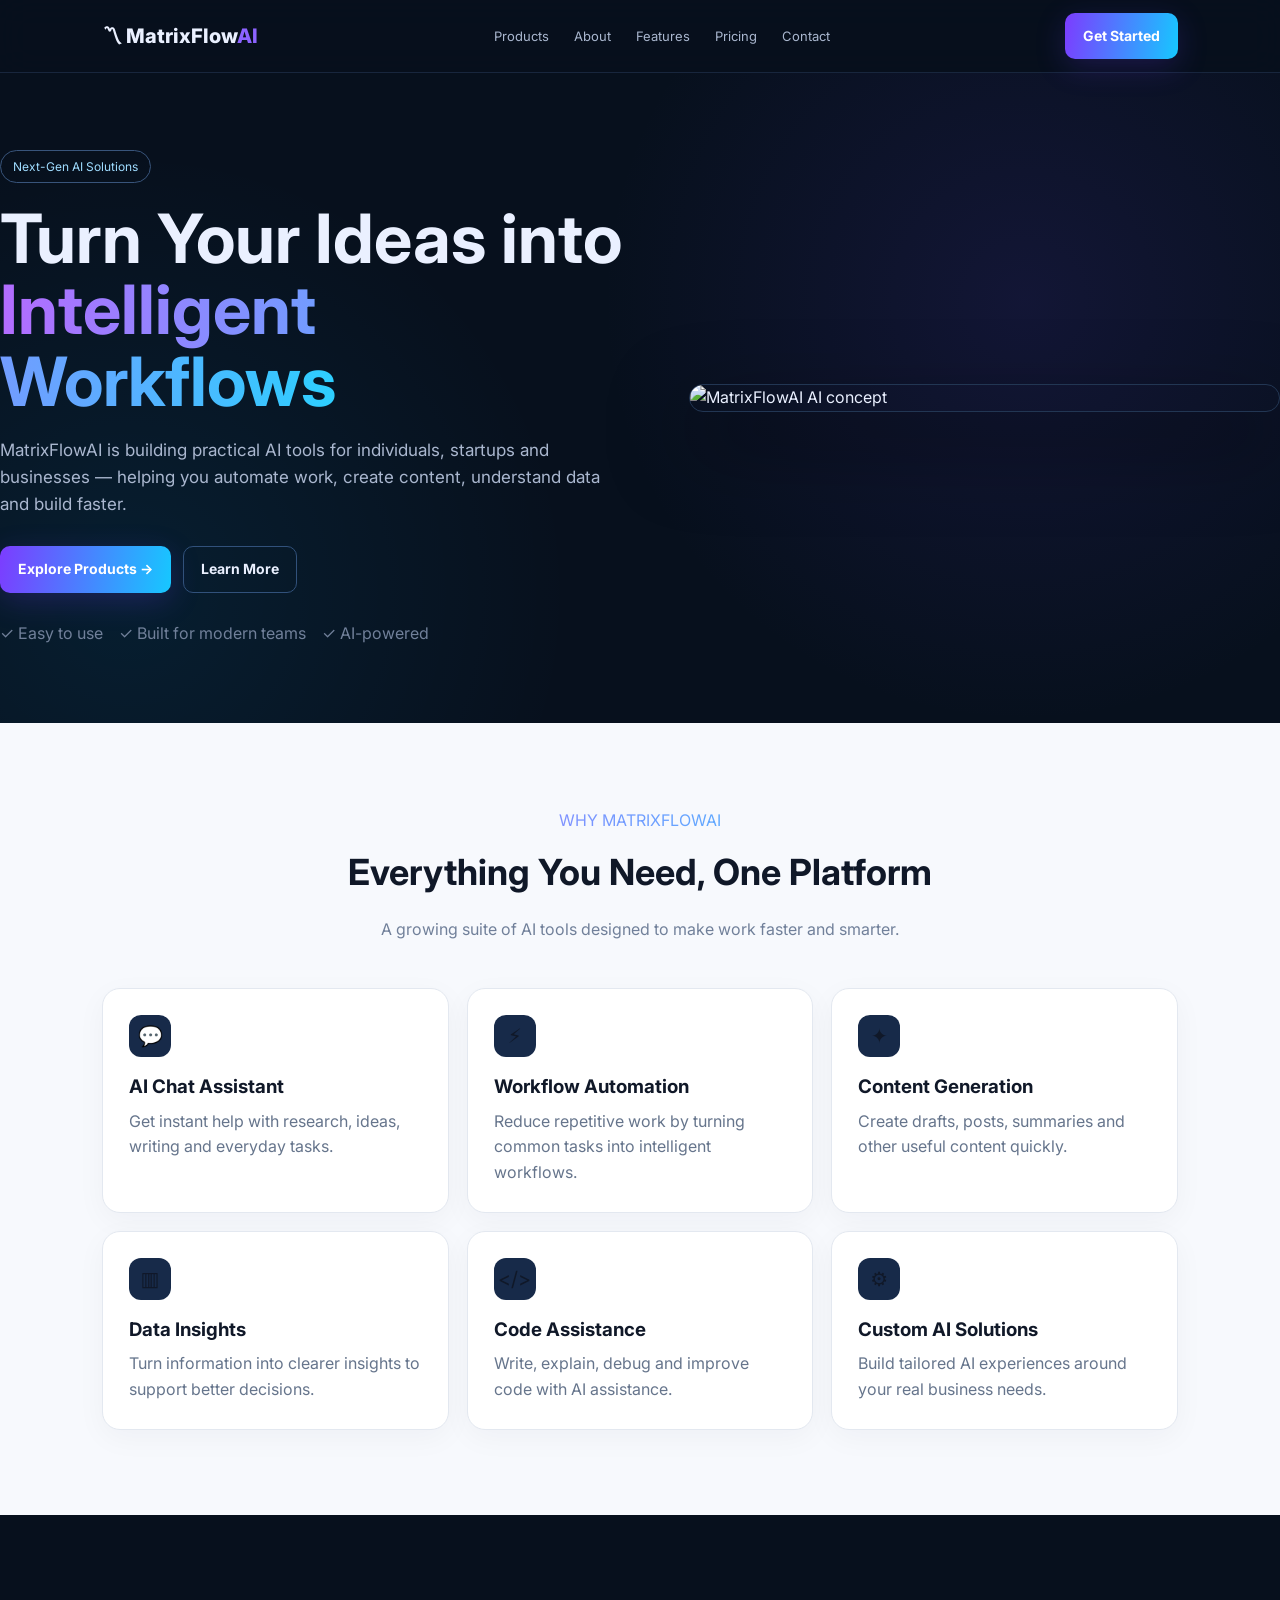
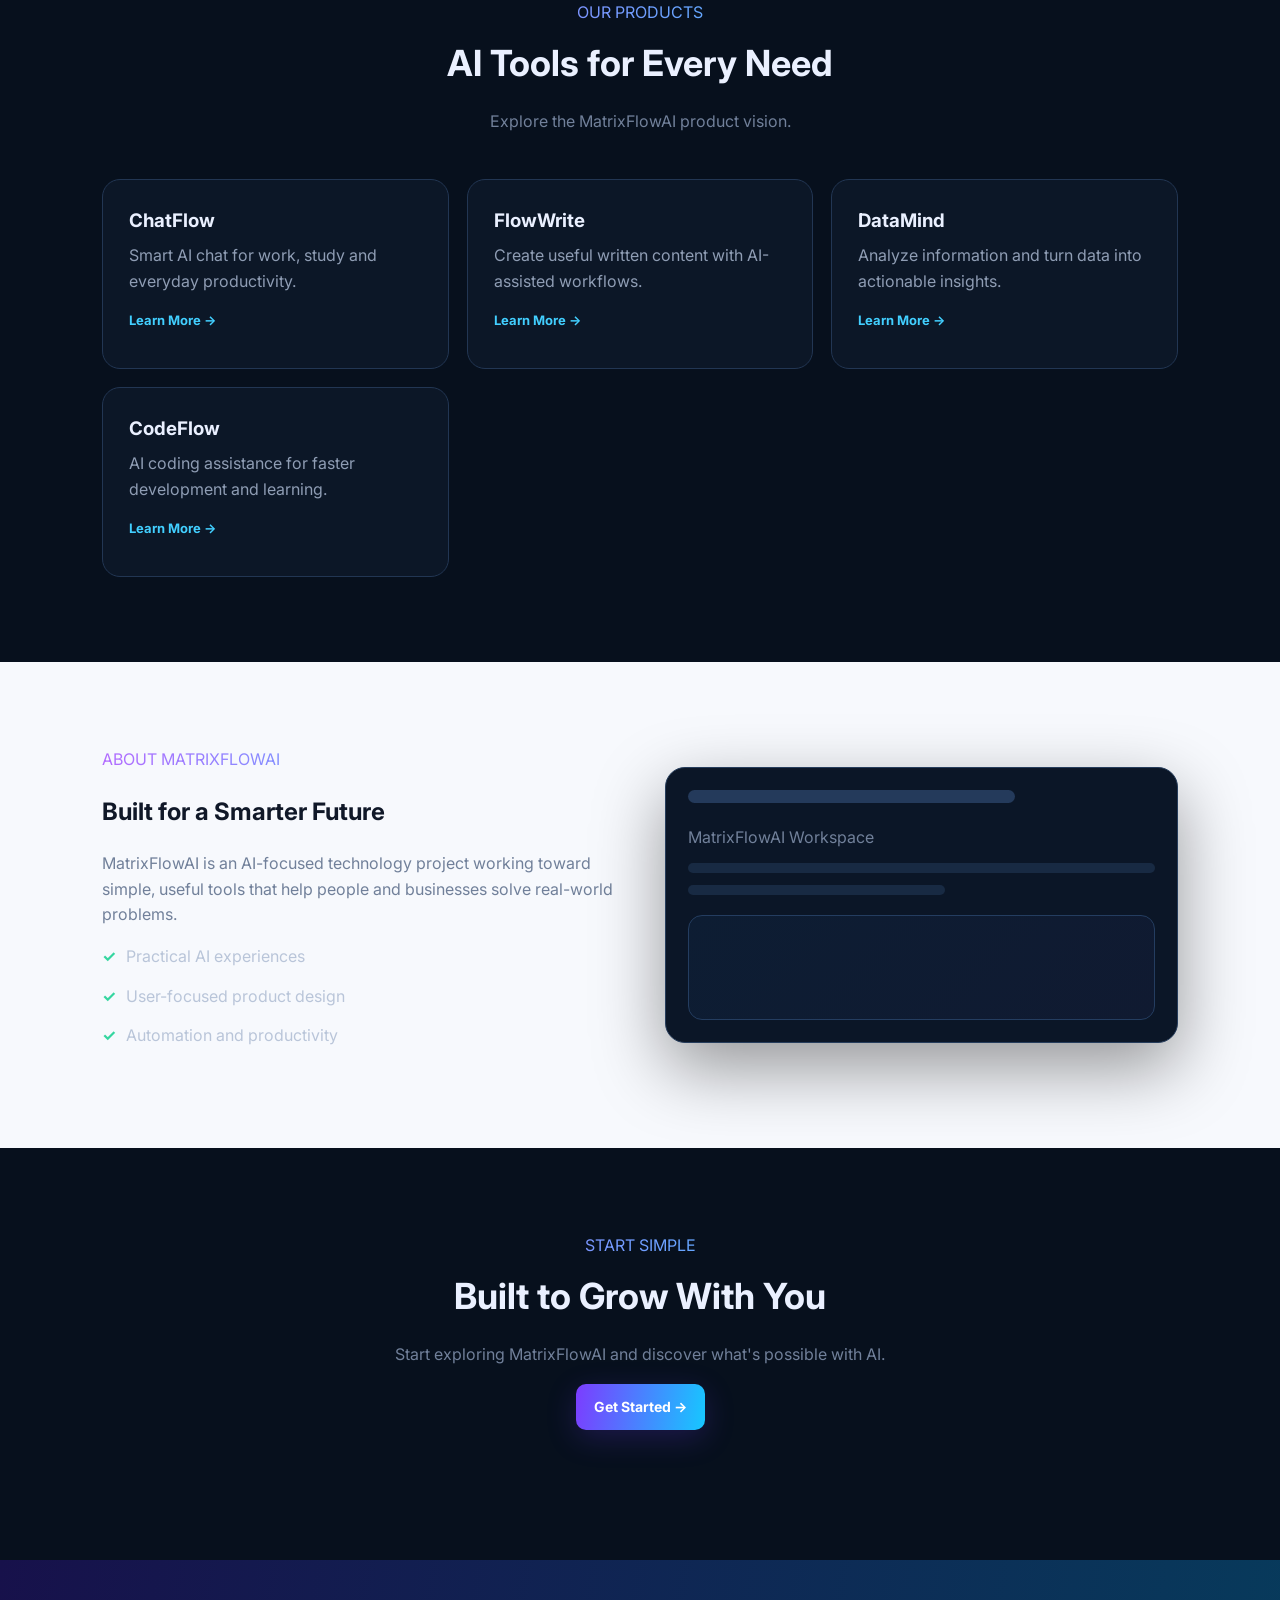
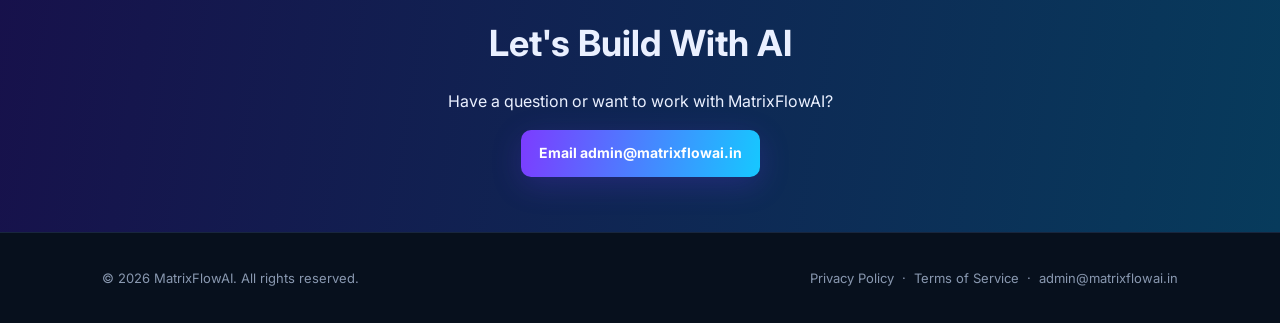
==== index.html @ 2a38c22b "Add files via upload" ====
<!doctype html>
<html lang="en">
<head>
  <meta charset="utf-8">
  <meta name="viewport" content="width=device-width,initial-scale=1">
  <title>MatrixFlowAI — Intelligent AI Workflows</title>
  <meta name="description" content="MatrixFlowAI builds practical AI tools for smarter workflows, automation, content, data and code.">
  <link rel="preconnect" href="https://fonts.googleapis.com">
  <link rel="preconnect" href="https://fonts.gstatic.com" crossorigin>
  <link href="https://fonts.googleapis.com/css2?family=Inter:wght@400;500;600;700;800&display=swap" rel="stylesheet">
  <style>
    *{box-sizing:border-box}html{scroll-behavior:smooth}body{margin:0;font-family:Inter,system-ui,sans-serif;color:#eaf0ff;background:#07101d;line-height:1.6}
    a{text-decoration:none;color:inherit}.wrap{max-width:1120px;margin:auto;padding:0 22px}
    header{position:sticky;top:0;z-index:20;background:rgba(7,16,29,.86);backdrop-filter:blur(16px);border-bottom:1px solid #18263d}
    nav{height:72px;display:flex;align-items:center;justify-content:space-between}.brand{font-size:20px;font-weight:800}.brand span{color:#8c63ff}
    .links{display:flex;gap:25px;font-size:13px;color:#aab7cf}.links a:hover{color:#fff}
    .btn{display:inline-flex;padding:12px 18px;border-radius:10px;font-weight:700;font-size:14px;background:linear-gradient(100deg,#7c3cff,#16c8ff);color:#fff;box-shadow:0 8px 30px #713bff35}
    .hero{min-height:650px;display:grid;grid-template-columns:1.05fr .95fr;align-items:center;gap:35px;padding:75px 0;background:radial-gradient(circle at 80% 35%,#4730a52e,transparent 38%),radial-gradient(circle at 10% 80%,#00b7ff16,transparent 35%)}
    .eyebrow{display:inline-block;border:1px solid #38547b;border-radius:999px;padding:6px 12px;color:#9fdcff;font-size:12px}
    h1{font-size:clamp(42px,6vw,68px);line-height:1.05;margin:20px 0}.grad{background:linear-gradient(90deg,#b36cff,#2dcfff);-webkit-background-clip:text;background-clip:text;color:transparent}
    .hero p{color:#aab7cf;max-width:600px;font-size:17px}.actions{display:flex;gap:12px;flex-wrap:wrap;margin:28px 0}.ghost{padding:11px 17px;border:1px solid #31517b;border-radius:10px;font-weight:700;font-size:14px}
    .hero-art{border:1px solid #223653;border-radius:28px;overflow:hidden;box-shadow:0 30px 80px #0008}.hero-art img{width:100%;display:block}
    section{padding:85px 0}.light{background:#f7f9fd;color:#101828}.section-title{text-align:center;max-width:700px;margin:0 auto 45px}.section-title h2{font-size:36px;margin:10px 0}.muted{color:#71809a}
    .grid{display:grid;grid-template-columns:repeat(3,1fr);gap:18px}.card{padding:26px;border:1px solid #223653;border-radius:18px;background:#0c1727}.light .card{background:#fff;border-color:#e3e8f0;box-shadow:0 8px 30px #16213a0a}
    .icon{width:42px;height:42px;display:grid;place-items:center;border-radius:12px;background:#172a49;margin-bottom:15px;font-size:20px}.card h3{margin:0 0 7px}.card p{color:#8f9db4;margin:0}
    .light .card p{color:#66758c}.product{min-height:190px}.product a{display:inline-block;margin-top:15px;color:#42cfff;font-weight:700;font-size:13px}
    .about{display:grid;grid-template-columns:1fr 1fr;gap:50px;align-items:center}.check{display:flex;gap:10px;margin:14px 0;color:#b9c5d9}.check b{color:#35d6a0}.panel{border:1px solid #263d5c;border-radius:20px;padding:22px;background:#0b1627;box-shadow:0 25px 70px #0006}.panel-top{height:13px;width:70%;border-radius:99px;background:#243a5b;margin-bottom:22px}.fake-line{height:10px;background:#182a43;border-radius:99px;margin:12px 0}.fake-box{height:105px;border:1px solid #243d60;border-radius:14px;margin-top:20px;background:linear-gradient(135deg,#0d1d33,#101a31)}
    .cta{padding:55px 0;background:linear-gradient(100deg,#17114b,#073b5c);text-align:center}.cta h2{font-size:36px;margin:0 0 10px}
    footer{border-top:1px solid #18263d;padding:35px 0;color:#8998b0;font-size:13px}.foot{display:flex;justify-content:space-between;gap:20px;flex-wrap:wrap}
    @media(max-width:800px){.links{display:none}.hero,.about{grid-template-columns:1fr}.hero{padding:55px 0}.grid{grid-template-columns:1fr}.hero-art{order:-1}h1{font-size:46px}}
  </style>
</head>
<body>
<header><div class="wrap"><nav>
  <a class="brand" href="#">〽 MatrixFlow<span>AI</span></a>
  <div class="links"><a href="#products">Products</a><a href="#about">About</a><a href="#features">Features</a><a href="#pricing">Pricing</a><a href="#contact">Contact</a></div>
  <a class="btn" href="#contact">Get Started</a>
</nav></div></header>

<main>
<section class="hero"><div class="wrap" style="display:contents">
  <div><span class="eyebrow">Next-Gen AI Solutions</span>
    <h1>Turn Your Ideas into <span class="grad">Intelligent Workflows</span></h1>
    <p>MatrixFlowAI is building practical AI tools for individuals, startups and businesses — helping you automate work, create content, understand data and build faster.</p>
    <div class="actions"><a class="btn" href="#products">Explore Products →</a><a class="ghost" href="#about">Learn More</a></div>
    <div class="muted">✓ Easy to use &nbsp;&nbsp; ✓ Built for modern teams &nbsp;&nbsp; ✓ AI-powered</div>
  </div>
  <div class="hero-art"><img src="assets/hero.png" alt="MatrixFlowAI AI concept"></div>
</div></section>

<section id="features" class="light"><div class="wrap">
  <div class="section-title"><div class="grad">WHY MATRIXFLOWAI</div><h2>Everything You Need, One Platform</h2><p class="muted">A growing suite of AI tools designed to make work faster and smarter.</p></div>
  <div class="grid">
    <div class="card"><div class="icon">💬</div><h3>AI Chat Assistant</h3><p>Get instant help with research, ideas, writing and everyday tasks.</p></div>
    <div class="card"><div class="icon">⚡</div><h3>Workflow Automation</h3><p>Reduce repetitive work by turning common tasks into intelligent workflows.</p></div>
    <div class="card"><div class="icon">✦</div><h3>Content Generation</h3><p>Create drafts, posts, summaries and other useful content quickly.</p></div>
    <div class="card"><div class="icon">▥</div><h3>Data Insights</h3><p>Turn information into clearer insights to support better decisions.</p></div>
    <div class="card"><div class="icon">&lt;/&gt;</div><h3>Code Assistance</h3><p>Write, explain, debug and improve code with AI assistance.</p></div>
    <div class="card"><div class="icon">⚙</div><h3>Custom AI Solutions</h3><p>Build tailored AI experiences around your real business needs.</p></div>
  </div>
</div></section>

<section id="products"><div class="wrap">
  <div class="section-title"><div class="grad">OUR PRODUCTS</div><h2>AI Tools for Every Need</h2><p class="muted">Explore the MatrixFlowAI product vision.</p></div>
  <div class="grid">
    <div class="card product"><h3>ChatFlow</h3><p>Smart AI chat for work, study and everyday productivity.</p><a href="#contact">Learn More →</a></div>
    <div class="card product"><h3>FlowWrite</h3><p>Create useful written content with AI-assisted workflows.</p><a href="#contact">Learn More →</a></div>
    <div class="card product"><h3>DataMind</h3><p>Analyze information and turn data into actionable insights.</p><a href="#contact">Learn More →</a></div>
    <div class="card product"><h3>CodeFlow</h3><p>AI coding assistance for faster development and learning.</p><a href="#contact">Learn More →</a></div>
  </div>
</div></section>

<section id="about" class="light"><div class="wrap about">
  <div><div class="grad">ABOUT MATRIXFLOWAI</div><h2>Built for a Smarter Future</h2>
    <p class="muted">MatrixFlowAI is an AI-focused technology project working toward simple, useful tools that help people and businesses solve real-world problems.</p>
    <div class="check"><b>✓</b> Practical AI experiences</div><div class="check"><b>✓</b> User-focused product design</div><div class="check"><b>✓</b> Automation and productivity</div>
  </div>
  <div class="panel"><div class="panel-top"></div><div class="muted">MatrixFlowAI Workspace</div><div class="fake-line"></div><div class="fake-line" style="width:55%"></div><div class="fake-box"></div></div>
</div></section>

<section id="pricing"><div class="wrap"><div class="section-title"><div class="grad">START SIMPLE</div><h2>Built to Grow With You</h2><p class="muted">Start exploring MatrixFlowAI and discover what's possible with AI.</p><a class="btn" href="#contact">Get Started →</a></div></div></section>

<section id="contact" class="cta"><div class="wrap"><h2>Let's Build With AI</h2><p>Have a question or want to work with MatrixFlowAI?</p><a class="btn" href="mailto:admin@matrixflowai.in">Email admin@matrixflowai.in</a></div></section>
</main>

<footer><div class="wrap foot"><div>© 2026 MatrixFlowAI. All rights reserved.</div><div><a href="#">Privacy Policy</a> &nbsp;·&nbsp; <a href="#">Terms of Service</a> &nbsp;·&nbsp; <a href="mailto:admin@matrixflowai.in">admin@matrixflowai.in</a></div></div></footer>
</body>
</html>
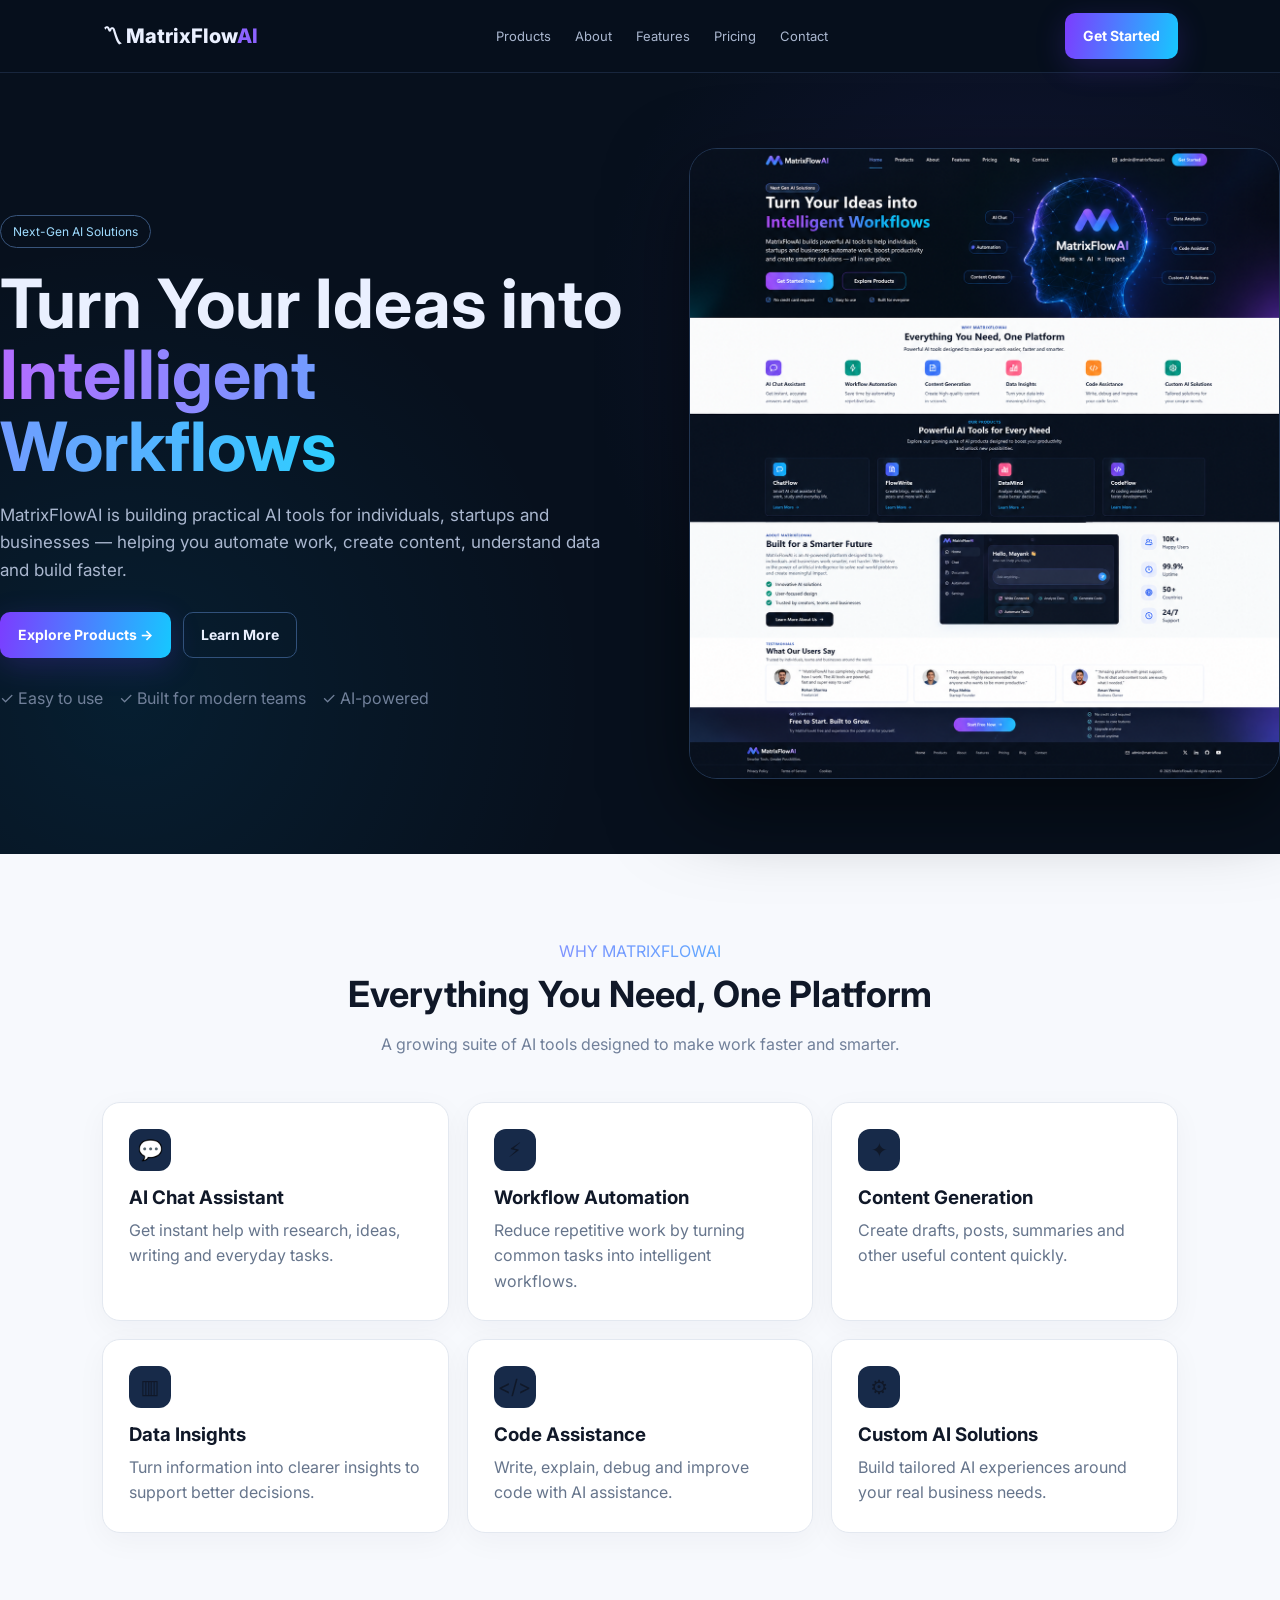
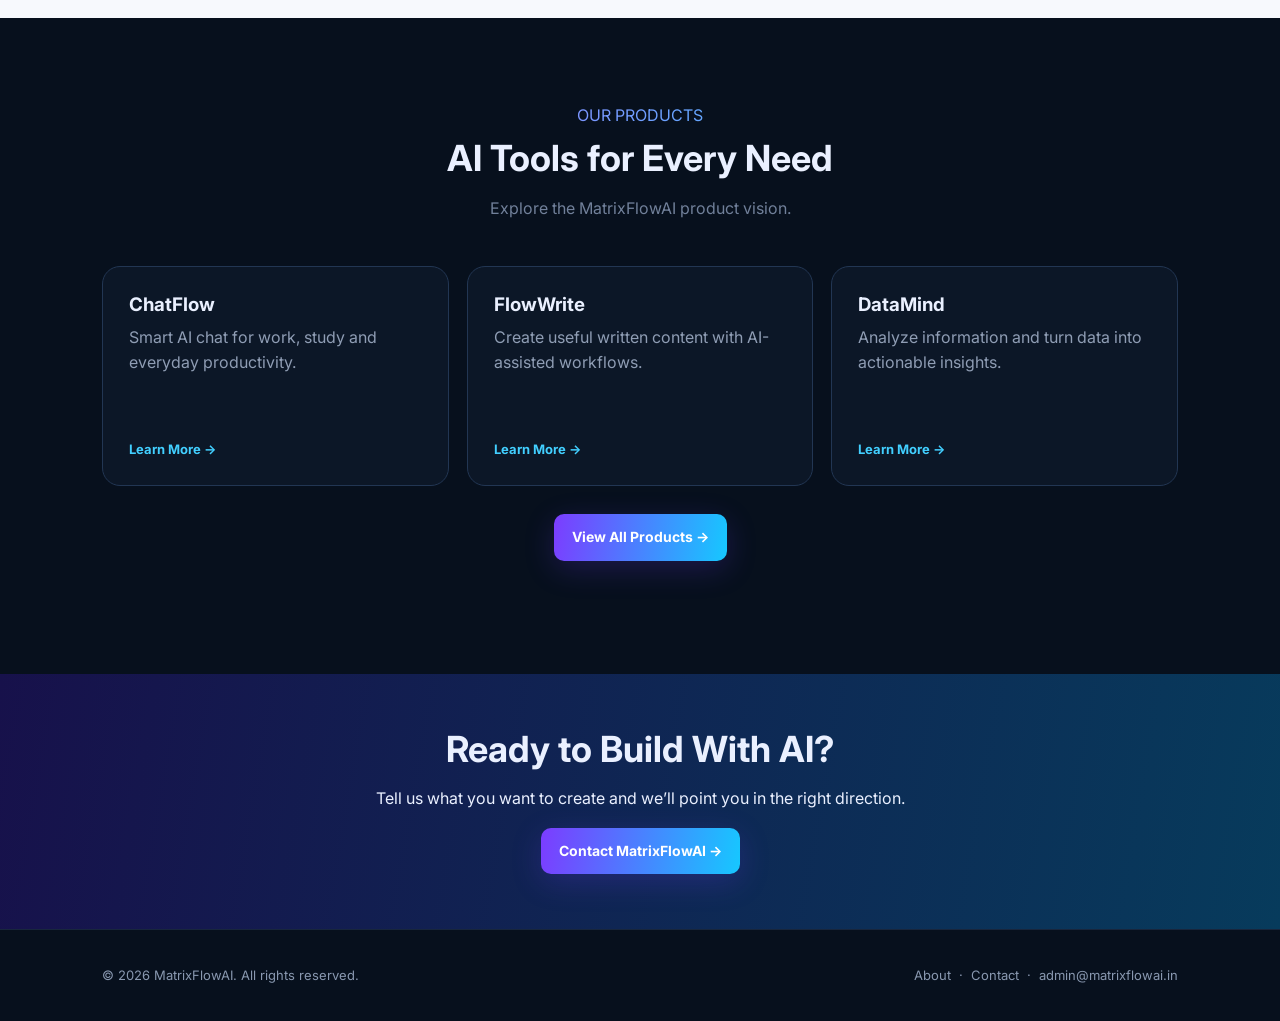
==== commit 279e4d4e: "Add files via upload" ====
--- a/index.html
+++ b/index.html
@@ -1,88 +1,77 @@
 <!doctype html>
 <html lang="en">
 <head>
-  <meta charset="utf-8">
-  <meta name="viewport" content="width=device-width,initial-scale=1">
-  <title>MatrixFlowAI — Intelligent AI Workflows</title>
-  <meta name="description" content="MatrixFlowAI builds practical AI tools for smarter workflows, automation, content, data and code.">
-  <link rel="preconnect" href="https://fonts.googleapis.com">
-  <link rel="preconnect" href="https://fonts.gstatic.com" crossorigin>
-  <link href="https://fonts.googleapis.com/css2?family=Inter:wght@400;500;600;700;800&display=swap" rel="stylesheet">
-  <style>
-    *{box-sizing:border-box}html{scroll-behavior:smooth}body{margin:0;font-family:Inter,system-ui,sans-serif;color:#eaf0ff;background:#07101d;line-height:1.6}
-    a{text-decoration:none;color:inherit}.wrap{max-width:1120px;margin:auto;padding:0 22px}
-    header{position:sticky;top:0;z-index:20;background:rgba(7,16,29,.86);backdrop-filter:blur(16px);border-bottom:1px solid #18263d}
-    nav{height:72px;display:flex;align-items:center;justify-content:space-between}.brand{font-size:20px;font-weight:800}.brand span{color:#8c63ff}
-    .links{display:flex;gap:25px;font-size:13px;color:#aab7cf}.links a:hover{color:#fff}
-    .btn{display:inline-flex;padding:12px 18px;border-radius:10px;font-weight:700;font-size:14px;background:linear-gradient(100deg,#7c3cff,#16c8ff);color:#fff;box-shadow:0 8px 30px #713bff35}
-    .hero{min-height:650px;display:grid;grid-template-columns:1.05fr .95fr;align-items:center;gap:35px;padding:75px 0;background:radial-gradient(circle at 80% 35%,#4730a52e,transparent 38%),radial-gradient(circle at 10% 80%,#00b7ff16,transparent 35%)}
-    .eyebrow{display:inline-block;border:1px solid #38547b;border-radius:999px;padding:6px 12px;color:#9fdcff;font-size:12px}
-    h1{font-size:clamp(42px,6vw,68px);line-height:1.05;margin:20px 0}.grad{background:linear-gradient(90deg,#b36cff,#2dcfff);-webkit-background-clip:text;background-clip:text;color:transparent}
-    .hero p{color:#aab7cf;max-width:600px;font-size:17px}.actions{display:flex;gap:12px;flex-wrap:wrap;margin:28px 0}.ghost{padding:11px 17px;border:1px solid #31517b;border-radius:10px;font-weight:700;font-size:14px}
-    .hero-art{border:1px solid #223653;border-radius:28px;overflow:hidden;box-shadow:0 30px 80px #0008}.hero-art img{width:100%;display:block}
-    section{padding:85px 0}.light{background:#f7f9fd;color:#101828}.section-title{text-align:center;max-width:700px;margin:0 auto 45px}.section-title h2{font-size:36px;margin:10px 0}.muted{color:#71809a}
-    .grid{display:grid;grid-template-columns:repeat(3,1fr);gap:18px}.card{padding:26px;border:1px solid #223653;border-radius:18px;background:#0c1727}.light .card{background:#fff;border-color:#e3e8f0;box-shadow:0 8px 30px #16213a0a}
-    .icon{width:42px;height:42px;display:grid;place-items:center;border-radius:12px;background:#172a49;margin-bottom:15px;font-size:20px}.card h3{margin:0 0 7px}.card p{color:#8f9db4;margin:0}
-    .light .card p{color:#66758c}.product{min-height:190px}.product a{display:inline-block;margin-top:15px;color:#42cfff;font-weight:700;font-size:13px}
-    .about{display:grid;grid-template-columns:1fr 1fr;gap:50px;align-items:center}.check{display:flex;gap:10px;margin:14px 0;color:#b9c5d9}.check b{color:#35d6a0}.panel{border:1px solid #263d5c;border-radius:20px;padding:22px;background:#0b1627;box-shadow:0 25px 70px #0006}.panel-top{height:13px;width:70%;border-radius:99px;background:#243a5b;margin-bottom:22px}.fake-line{height:10px;background:#182a43;border-radius:99px;margin:12px 0}.fake-box{height:105px;border:1px solid #243d60;border-radius:14px;margin-top:20px;background:linear-gradient(135deg,#0d1d33,#101a31)}
-    .cta{padding:55px 0;background:linear-gradient(100deg,#17114b,#073b5c);text-align:center}.cta h2{font-size:36px;margin:0 0 10px}
-    footer{border-top:1px solid #18263d;padding:35px 0;color:#8998b0;font-size:13px}.foot{display:flex;justify-content:space-between;gap:20px;flex-wrap:wrap}
-    @media(max-width:800px){.links{display:none}.hero,.about{grid-template-columns:1fr}.hero{padding:55px 0}.grid{grid-template-columns:1fr}.hero-art{order:-1}h1{font-size:46px}}
-  </style>
+<meta charset="utf-8">
+<meta name="viewport" content="width=device-width,initial-scale=1">
+<title>MatrixFlowAI — Intelligent AI Workflows</title>
+<meta name="description" content="MatrixFlowAI builds practical AI tools for smarter workflows, automation, content, data and code.">
+<link rel="preconnect" href="https://fonts.googleapis.com">
+<link rel="preconnect" href="https://fonts.gstatic.com" crossorigin>
+<link href="https://fonts.googleapis.com/css2?family=Inter:wght@400;500;600;700;800&display=swap" rel="stylesheet">
+<link rel="stylesheet" href="styles.css">
 </head>
 <body>
 <header><div class="wrap"><nav>
-  <a class="brand" href="#">〽 MatrixFlow<span>AI</span></a>
-  <div class="links"><a href="#products">Products</a><a href="#about">About</a><a href="#features">Features</a><a href="#pricing">Pricing</a><a href="#contact">Contact</a></div>
-  <a class="btn" href="#contact">Get Started</a>
-</nav></div></header>
+<a class="brand" href="index.html">〽 MatrixFlow<span>AI</span></a>
+<div class="links desktop-links">
+<a href="products.html">Products</a>
+<a href="about.html">About</a>
+<a href="features.html">Features</a>
+<a href="pricing.html">Pricing</a>
+<a href="contact.html">Contact</a>
+</div>
+<a class="btn header-cta" href="contact.html">Get Started</a>
+<button class="mobile-toggle" onclick="toggleMenu()" aria-label="Open menu">☰</button>
+</nav></div>
+<div id="mobileMenu" class="mobile-menu">
+<a href="products.html">Products</a>
+<a href="about.html">About</a>
+<a href="features.html">Features</a>
+<a href="pricing.html">Pricing</a>
+<a href="contact.html">Contact</a>
+</div></header>
 
 <main>
 <section class="hero"><div class="wrap" style="display:contents">
-  <div><span class="eyebrow">Next-Gen AI Solutions</span>
-    <h1>Turn Your Ideas into <span class="grad">Intelligent Workflows</span></h1>
-    <p>MatrixFlowAI is building practical AI tools for individuals, startups and businesses — helping you automate work, create content, understand data and build faster.</p>
-    <div class="actions"><a class="btn" href="#products">Explore Products →</a><a class="ghost" href="#about">Learn More</a></div>
-    <div class="muted">✓ Easy to use &nbsp;&nbsp; ✓ Built for modern teams &nbsp;&nbsp; ✓ AI-powered</div>
-  </div>
-  <div class="hero-art"><img src="assets/hero.png" alt="MatrixFlowAI AI concept"></div>
+<div>
+<span class="eyebrow">Next-Gen AI Solutions</span>
+<h1>Turn Your Ideas into <span class="grad">Intelligent Workflows</span></h1>
+<p>MatrixFlowAI is building practical AI tools for individuals, startups and businesses — helping you automate work, create content, understand data and build faster.</p>
+<div class="actions"><a class="btn" href="products.html">Explore Products →</a><a class="ghost" href="about.html">Learn More</a></div>
+<div class="muted">✓ Easy to use &nbsp;&nbsp; ✓ Built for modern teams &nbsp;&nbsp; ✓ AI-powered</div>
+</div>
+<div class="hero-art"><img src="assets/hero.png" alt="MatrixFlowAI AI concept"></div>
 </div></section>
 
-<section id="features" class="light"><div class="wrap">
-  <div class="section-title"><div class="grad">WHY MATRIXFLOWAI</div><h2>Everything You Need, One Platform</h2><p class="muted">A growing suite of AI tools designed to make work faster and smarter.</p></div>
-  <div class="grid">
-    <div class="card"><div class="icon">💬</div><h3>AI Chat Assistant</h3><p>Get instant help with research, ideas, writing and everyday tasks.</p></div>
-    <div class="card"><div class="icon">⚡</div><h3>Workflow Automation</h3><p>Reduce repetitive work by turning common tasks into intelligent workflows.</p></div>
-    <div class="card"><div class="icon">✦</div><h3>Content Generation</h3><p>Create drafts, posts, summaries and other useful content quickly.</p></div>
-    <div class="card"><div class="icon">▥</div><h3>Data Insights</h3><p>Turn information into clearer insights to support better decisions.</p></div>
-    <div class="card"><div class="icon">&lt;/&gt;</div><h3>Code Assistance</h3><p>Write, explain, debug and improve code with AI assistance.</p></div>
-    <div class="card"><div class="icon">⚙</div><h3>Custom AI Solutions</h3><p>Build tailored AI experiences around your real business needs.</p></div>
-  </div>
+<section class="light"><div class="wrap">
+<div class="section-title"><div class="grad">WHY MATRIXFLOWAI</div><h2>Everything You Need, One Platform</h2><p class="muted">A growing suite of AI tools designed to make work faster and smarter.</p></div>
+<div class="grid">
+<div class="card"><div class="icon">💬</div><h3>AI Chat Assistant</h3><p>Get instant help with research, ideas, writing and everyday tasks.</p></div>
+<div class="card"><div class="icon">⚡</div><h3>Workflow Automation</h3><p>Reduce repetitive work by turning common tasks into intelligent workflows.</p></div>
+<div class="card"><div class="icon">✦</div><h3>Content Generation</h3><p>Create drafts, posts, summaries and other useful content quickly.</p></div>
+<div class="card"><div class="icon">▥</div><h3>Data Insights</h3><p>Turn information into clearer insights to support better decisions.</p></div>
+<div class="card"><div class="icon">&lt;/&gt;</div><h3>Code Assistance</h3><p>Write, explain, debug and improve code with AI assistance.</p></div>
+<div class="card"><div class="icon">⚙</div><h3>Custom AI Solutions</h3><p>Build tailored AI experiences around your real business needs.</p></div>
+</div>
 </div></section>
 
-<section id="products"><div class="wrap">
-  <div class="section-title"><div class="grad">OUR PRODUCTS</div><h2>AI Tools for Every Need</h2><p class="muted">Explore the MatrixFlowAI product vision.</p></div>
-  <div class="grid">
-    <div class="card product"><h3>ChatFlow</h3><p>Smart AI chat for work, study and everyday productivity.</p><a href="#contact">Learn More →</a></div>
-    <div class="card product"><h3>FlowWrite</h3><p>Create useful written content with AI-assisted workflows.</p><a href="#contact">Learn More →</a></div>
-    <div class="card product"><h3>DataMind</h3><p>Analyze information and turn data into actionable insights.</p><a href="#contact">Learn More →</a></div>
-    <div class="card product"><h3>CodeFlow</h3><p>AI coding assistance for faster development and learning.</p><a href="#contact">Learn More →</a></div>
-  </div>
+<section><div class="wrap">
+<div class="section-title"><div class="grad">OUR PRODUCTS</div><h2>AI Tools for Every Need</h2><p class="muted">Explore the MatrixFlowAI product vision.</p></div>
+<div class="grid">
+<div class="card product"><h3>ChatFlow</h3><p>Smart AI chat for work, study and everyday productivity.</p><a class="product-action" href="products.html#chatflow">Learn More →</a></div>
+<div class="card product"><h3>FlowWrite</h3><p>Create useful written content with AI-assisted workflows.</p><a class="product-action" href="products.html#flowwrite">Learn More →</a></div>
+<div class="card product"><h3>DataMind</h3><p>Analyze information and turn data into actionable insights.</p><a class="product-action" href="products.html#datamind">Learn More →</a></div>
+</div>
+<div class="actions" style="justify-content:center"><a class="btn" href="products.html">View All Products →</a></div>
 </div></section>
 
-<section id="about" class="light"><div class="wrap about">
-  <div><div class="grad">ABOUT MATRIXFLOWAI</div><h2>Built for a Smarter Future</h2>
-    <p class="muted">MatrixFlowAI is an AI-focused technology project working toward simple, useful tools that help people and businesses solve real-world problems.</p>
-    <div class="check"><b>✓</b> Practical AI experiences</div><div class="check"><b>✓</b> User-focused product design</div><div class="check"><b>✓</b> Automation and productivity</div>
-  </div>
-  <div class="panel"><div class="panel-top"></div><div class="muted">MatrixFlowAI Workspace</div><div class="fake-line"></div><div class="fake-line" style="width:55%"></div><div class="fake-box"></div></div>
-</div></section>
-
-<section id="pricing"><div class="wrap"><div class="section-title"><div class="grad">START SIMPLE</div><h2>Built to Grow With You</h2><p class="muted">Start exploring MatrixFlowAI and discover what's possible with AI.</p><a class="btn" href="#contact">Get Started →</a></div></div></section>
-
-<section id="contact" class="cta"><div class="wrap"><h2>Let's Build With AI</h2><p>Have a question or want to work with MatrixFlowAI?</p><a class="btn" href="mailto:admin@matrixflowai.in">Email admin@matrixflowai.in</a></div></section>
+<section class="cta"><div class="wrap"><h2>Ready to Build With AI?</h2><p>Tell us what you want to create and we’ll point you in the right direction.</p><a class="btn" href="contact.html">Contact MatrixFlowAI →</a></div></section>
 </main>
 
-<footer><div class="wrap foot"><div>© 2026 MatrixFlowAI. All rights reserved.</div><div><a href="#">Privacy Policy</a> &nbsp;·&nbsp; <a href="#">Terms of Service</a> &nbsp;·&nbsp; <a href="mailto:admin@matrixflowai.in">admin@matrixflowai.in</a></div></div></footer>
+<footer><div class="wrap foot">
+<div>© 2026 MatrixFlowAI. All rights reserved.</div>
+<div><a href="about.html">About</a> &nbsp;·&nbsp; <a href="contact.html">Contact</a> &nbsp;·&nbsp; <a href="mailto:admin@matrixflowai.in">admin@matrixflowai.in</a></div>
+</div></footer>
+<script src="script.js"></script>
 </body>
 </html>
--- a/styles.css
+++ b/styles.css
@@ -0,0 +1,77 @@
+*{box-sizing:border-box}
+html{scroll-behavior:smooth}
+body{margin:0;font-family:Inter,system-ui,-apple-system,BlinkMacSystemFont,"Segoe UI",sans-serif;color:#eaf0ff;background:#07101d;line-height:1.6}
+a{text-decoration:none;color:inherit}
+.wrap{max-width:1120px;margin:auto;padding:0 22px}
+header{position:sticky;top:0;z-index:50;background:rgba(7,16,29,.9);backdrop-filter:blur(16px);border-bottom:1px solid #18263d}
+nav{min-height:72px;display:flex;align-items:center;justify-content:space-between;gap:18px}
+.brand{font-size:20px;font-weight:800;white-space:nowrap}
+.brand span{color:#8c63ff}
+.links{display:flex;gap:24px;font-size:13px;color:#aab7cf;align-items:center}
+.links a:hover,.links a.active{color:#fff}
+.btn{display:inline-flex;align-items:center;justify-content:center;padding:12px 18px;border-radius:10px;font-weight:700;font-size:14px;background:linear-gradient(100deg,#7c3cff,#16c8ff);color:#fff;box-shadow:0 8px 30px #713bff35;border:0;cursor:pointer}
+.ghost{display:inline-flex;align-items:center;justify-content:center;padding:11px 17px;border:1px solid #31517b;border-radius:10px;font-weight:700;font-size:14px}
+.hero{min-height:650px;display:grid;grid-template-columns:1.05fr .95fr;align-items:center;gap:35px;padding:75px 0;background:radial-gradient(circle at 80% 35%,#4730a52e,transparent 38%),radial-gradient(circle at 10% 80%,#00b7ff16,transparent 35%)}
+.eyebrow{display:inline-block;border:1px solid #38547b;border-radius:999px;padding:6px 12px;color:#9fdcff;font-size:12px}
+h1{font-size:clamp(42px,6vw,68px);line-height:1.05;margin:20px 0}
+h2{font-size:36px;line-height:1.15}
+h3{line-height:1.3}
+.grad{background:linear-gradient(90deg,#b36cff,#2dcfff);-webkit-background-clip:text;background-clip:text;color:transparent}
+.hero p{color:#aab7cf;max-width:600px;font-size:17px}
+.actions{display:flex;gap:12px;flex-wrap:wrap;margin:28px 0}
+.hero-art{border:1px solid #223653;border-radius:28px;overflow:hidden;box-shadow:0 30px 80px #0008}
+.hero-art img{width:100%;display:block}
+section{padding:85px 0}
+.light{background:#f7f9fd;color:#101828}
+.section-title{text-align:center;max-width:760px;margin:0 auto 45px}
+.section-title h1,.section-title h2{margin:10px 0}
+.muted{color:#71809a}
+.grid{display:grid;grid-template-columns:repeat(3,1fr);gap:18px}
+.card{padding:26px;border:1px solid #223653;border-radius:18px;background:#0c1727}
+.light .card{background:#fff;border-color:#e3e8f0;box-shadow:0 8px 30px #16213a0a}
+.icon{width:42px;height:42px;display:grid;place-items:center;border-radius:12px;background:#172a49;margin-bottom:15px;font-size:20px}
+.card h3{margin:0 0 7px}
+.card p{color:#8f9db4;margin:0}
+.light .card p{color:#66758c}
+.product{min-height:220px;display:flex;flex-direction:column}
+.product .product-action{margin-top:auto;padding-top:18px;color:#42cfff;font-weight:700;font-size:13px}
+.about{display:grid;grid-template-columns:1fr 1fr;gap:50px;align-items:center}
+.check{display:flex;gap:10px;margin:14px 0;color:#b9c5d9}
+.light .check{color:#43536b}
+.check b{color:#35d6a0}
+.panel{border:1px solid #263d5c;border-radius:20px;padding:22px;background:#0b1627;box-shadow:0 25px 70px #0006}
+.panel-top{height:13px;width:70%;border-radius:99px;background:#243a5b;margin-bottom:22px}
+.fake-line{height:10px;background:#182a43;border-radius:99px;margin:12px 0}
+.fake-box{height:105px;border:1px solid #243d60;border-radius:14px;margin-top:20px;background:linear-gradient(135deg,#0d1d33,#101a31)}
+.cta{padding:55px 0;background:linear-gradient(100deg,#17114b,#073b5c);text-align:center}
+.cta h2{font-size:36px;margin:0 0 10px}
+.page-hero{padding:90px 0 60px;background:radial-gradient(circle at 75% 20%,#4730a52e,transparent 38%)}
+.page-hero h1{font-size:clamp(40px,6vw,62px)}
+.page-hero p{max-width:760px;color:#aab7cf;font-size:17px}
+.two-col{display:grid;grid-template-columns:1fr 1fr;gap:24px}
+.price-card{padding:30px;border:1px solid #223653;border-radius:18px;background:#0c1727}
+.price{font-size:38px;font-weight:800;margin:10px 0}
+.contact-box{max-width:760px;margin:auto;border:1px solid #223653;border-radius:18px;background:#0c1727;padding:30px}
+.contact-row{display:grid;grid-template-columns:1fr 1fr;gap:16px}
+label{display:block;font-size:13px;margin-bottom:7px;color:#aab7cf}
+input,textarea{width:100%;padding:13px 14px;border-radius:10px;border:1px solid #29415f;background:#081321;color:#fff;font:inherit;outline:none}
+textarea{min-height:150px;resize:vertical}
+.form-group{margin-bottom:16px}
+.notice{font-size:13px;color:#94a3b8;margin-top:14px}
+footer{border-top:1px solid #18263d;padding:35px 0;color:#8998b0;font-size:13px}
+.foot{display:flex;justify-content:space-between;gap:20px;flex-wrap:wrap}
+.mobile-toggle{display:none;background:none;border:1px solid #2b3d56;border-radius:9px;color:#fff;padding:8px 10px;font-size:18px}
+.mobile-menu{display:none}
+@media(max-width:800px){
+  .desktop-links{display:none}
+  .mobile-toggle{display:block}
+  .hero,.about,.two-col{grid-template-columns:1fr}
+  .hero{padding:50px 0;min-height:auto}
+  .grid{grid-template-columns:1fr}
+  .hero-art{order:-1}
+  h1{font-size:44px}
+  h2{font-size:30px}
+  .header-cta{display:none}
+  .mobile-menu.open{display:flex;flex-direction:column;padding:8px 22px 18px;gap:12px;color:#c8d4e7;border-top:1px solid #18263d}
+  .contact-row{grid-template-columns:1fr}
+}
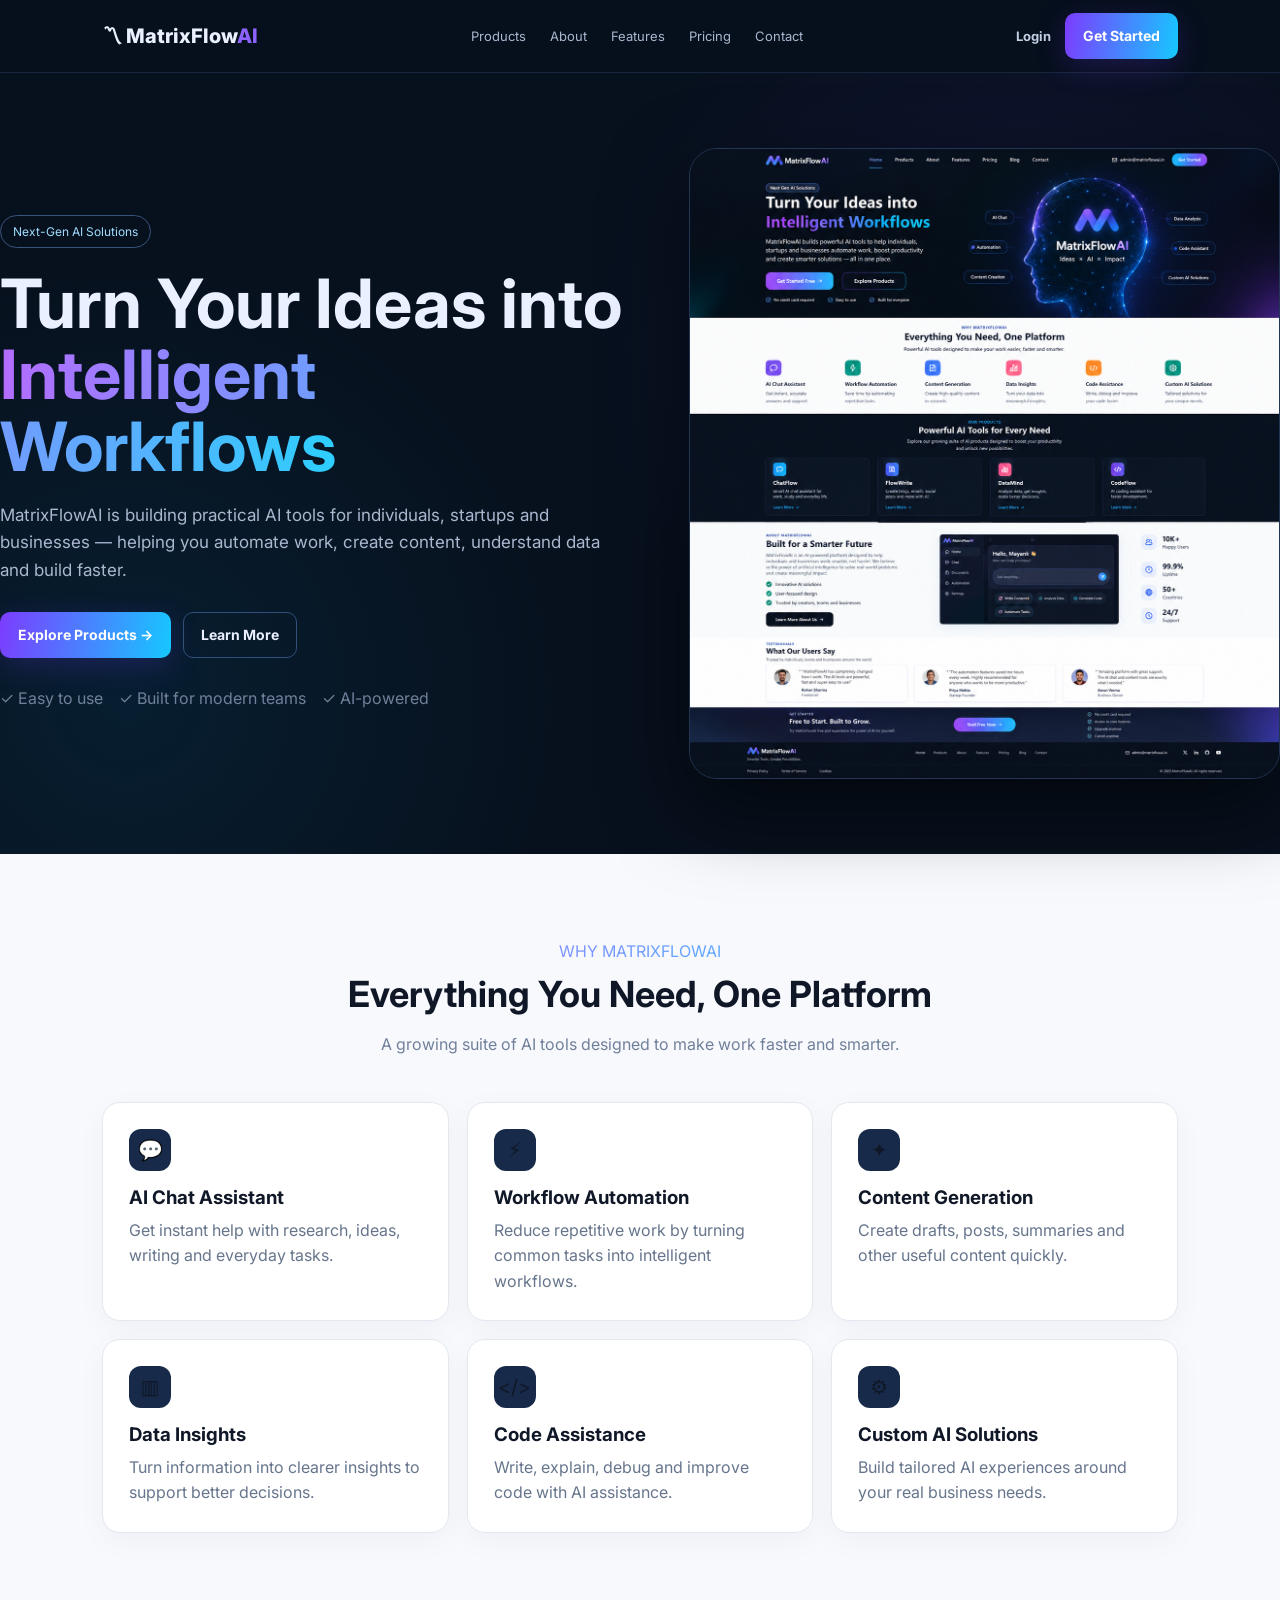
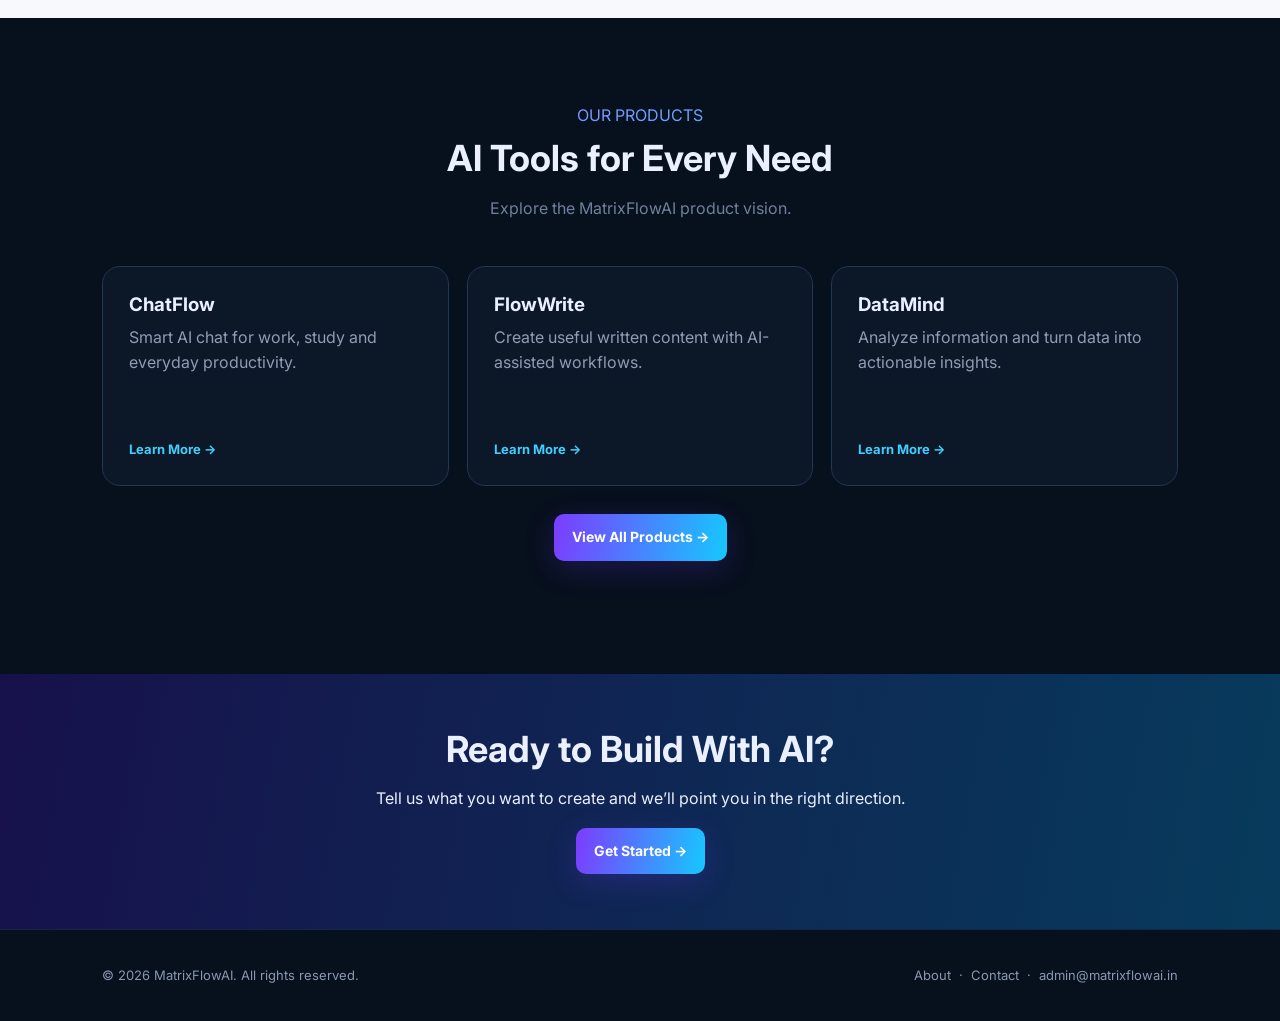
==== commit 59346eba: "Add files via upload" ====
--- a/index.html
+++ b/index.html
@@ -20,7 +20,7 @@
 <a href="pricing.html">Pricing</a>
 <a href="contact.html">Contact</a>
 </div>
-<a class="btn header-cta" href="contact.html">Get Started</a>
+<div class="auth-nav"><a class="login-link" href="login.html">Login</a><a class="btn header-cta" href="signup.html">Get Started</a></div>
 <button class="mobile-toggle" onclick="toggleMenu()" aria-label="Open menu">☰</button>
 </nav></div>
 <div id="mobileMenu" class="mobile-menu">
@@ -29,6 +29,8 @@
 <a href="features.html">Features</a>
 <a href="pricing.html">Pricing</a>
 <a href="contact.html">Contact</a>
+<a href="login.html">Login</a>
+<a href="signup.html">Sign Up</a>
 </div></header>
 
 <main>
@@ -65,7 +67,7 @@
 <div class="actions" style="justify-content:center"><a class="btn" href="products.html">View All Products →</a></div>
 </div></section>
 
-<section class="cta"><div class="wrap"><h2>Ready to Build With AI?</h2><p>Tell us what you want to create and we’ll point you in the right direction.</p><a class="btn" href="contact.html">Contact MatrixFlowAI →</a></div></section>
+<section class="cta"><div class="wrap"><h2>Ready to Build With AI?</h2><p>Tell us what you want to create and we’ll point you in the right direction.</p><a class="btn" href="signup.html">Get Started →</a></div></section>
 </main>
 
 <footer><div class="wrap foot">
--- a/styles.css
+++ b/styles.css
@@ -75,3 +75,30 @@
   .mobile-menu.open{display:flex;flex-direction:column;padding:8px 22px 18px;gap:12px;color:#c8d4e7;border-top:1px solid #18263d}
   .contact-row{grid-template-columns:1fr}
 }
+
+
+/* Authentication */
+.auth-nav{display:flex;align-items:center;gap:14px}
+.login-link{font-size:13px;color:#c4d0e3;font-weight:700}
+.login-link:hover{color:#fff}
+.auth-page{min-height:calc(100vh - 73px);display:grid;place-items:center;padding:45px 20px;background:radial-gradient(circle at 80% 20%,#5530b432,transparent 38%),radial-gradient(circle at 15% 80%,#00bbff1a,transparent 35%)}
+.auth-card{width:min(100%,460px);background:#0c1727;border:1px solid #223653;border-radius:22px;padding:30px;box-shadow:0 30px 90px #0008}
+.auth-card h1{font-size:34px;margin:8px 0 6px}
+.auth-kicker{font-size:12px;font-weight:800;letter-spacing:.12em}
+.auth-submit{width:100%;margin-top:5px}
+.auth-submit:disabled{opacity:.65;cursor:wait}
+.auth-switch{text-align:center;color:#91a0b7;margin:22px 0 0;font-size:14px}
+.auth-switch a,.text-button{color:#57d0ff;font-weight:700}
+.text-button{display:block;margin:15px auto 0;background:none;border:0;cursor:pointer;font:inherit}
+.auth-message{padding:11px 13px;border-radius:10px;margin:18px 0;font-size:14px}
+.auth-message.error{background:#5a1b2838;border:1px solid #b43d55;color:#ffb3c1}
+.auth-message.success{background:#14523a38;border:1px solid #2e9f72;color:#9ff0cf}
+.auth-gate{min-height:70vh;display:grid;place-items:center;color:#9eabc0}
+.dash-user{display:flex;align-items:center;gap:14px;color:#9eabc0;font-size:13px}
+.dashboard-hero{padding-bottom:45px}
+@media(max-width:800px){
+  .auth-nav .login-link{display:none}
+  .auth-card{padding:24px 20px}
+  .dash-user{gap:8px}
+  .dash-user #userEmail{max-width:145px;overflow:hidden;text-overflow:ellipsis;white-space:nowrap}
+}
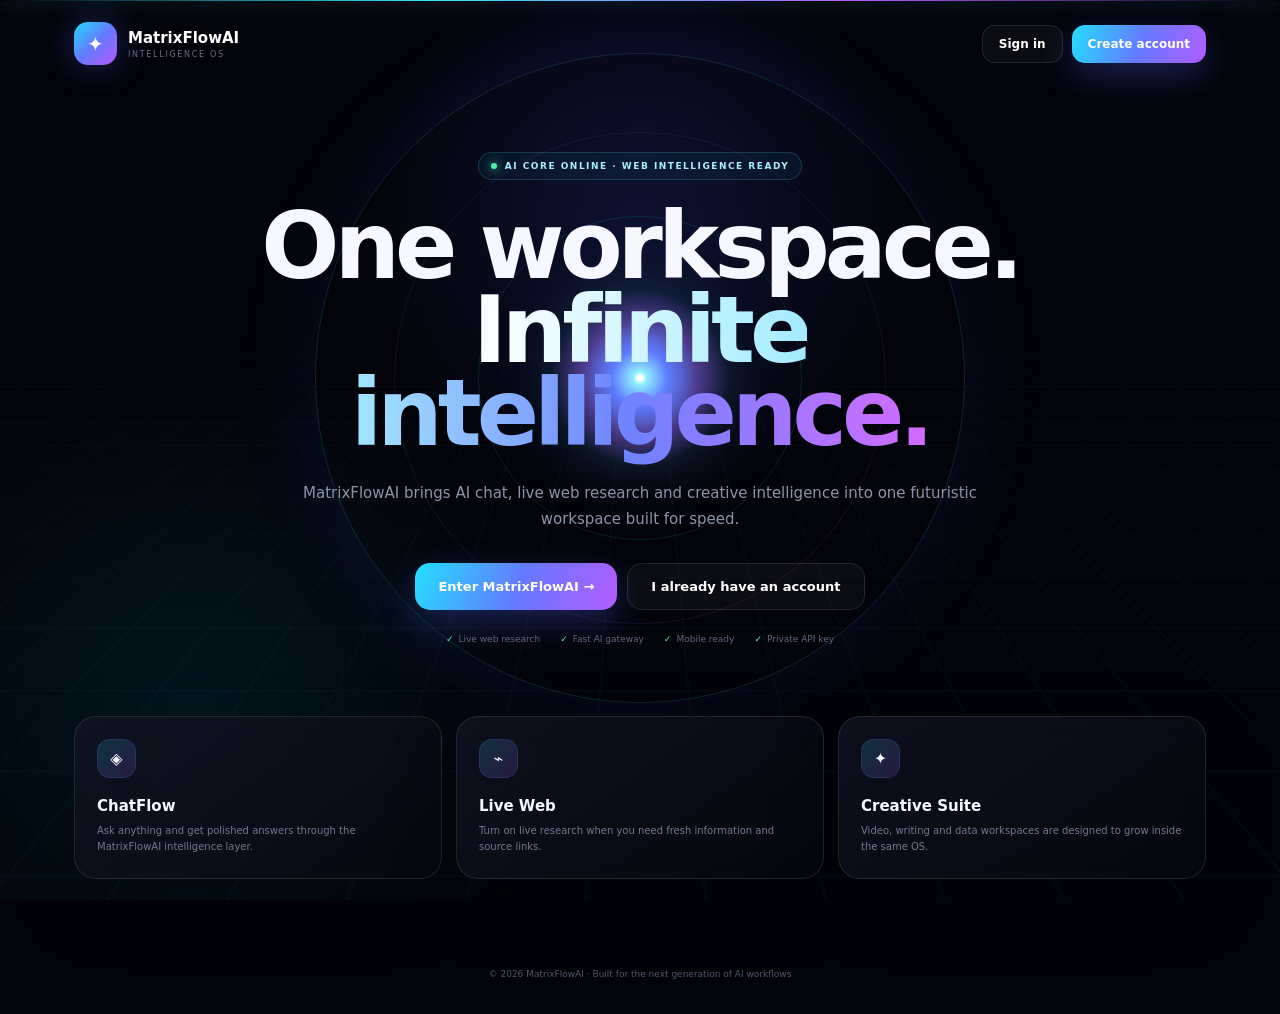
==== commit e0a7e037: "Add files via upload" ====
--- a/index.html
+++ b/index.html
@@ -1,79 +1,68 @@
-<!doctype html>
+<!DOCTYPE html>
 <html lang="en">
 <head>
-<meta charset="utf-8">
-<meta name="viewport" content="width=device-width,initial-scale=1">
-<title>MatrixFlowAI — Intelligent AI Workflows</title>
-<meta name="description" content="MatrixFlowAI builds practical AI tools for smarter workflows, automation, content, data and code.">
-<link rel="preconnect" href="https://fonts.googleapis.com">
-<link rel="preconnect" href="https://fonts.gstatic.com" crossorigin>
-<link href="https://fonts.googleapis.com/css2?family=Inter:wght@400;500;600;700;800&display=swap" rel="stylesheet">
-<link rel="stylesheet" href="styles.css">
+<meta charset="UTF-8">
+<meta name="viewport" content="width=device-width,initial-scale=1,viewport-fit=cover">
+<title>MatrixFlowAI — The Intelligence Layer</title>
+<meta name="theme-color" content="#05060b">
+<style>
+:root{--bg:#03040a;--card:rgba(12,15,27,.72);--line:rgba(255,255,255,.11);--txt:#f7f8ff;--muted:#8790a8;--cyan:#35e4ff;--blue:#637bff;--violet:#b45cff;--green:#50f0b1}
+*{box-sizing:border-box;margin:0;padding:0}html,body{min-height:100%;background:var(--bg);color:var(--txt);font-family:Inter,system-ui,-apple-system,"Segoe UI",sans-serif}body{overflow-x:hidden}
+button,input{font:inherit}.scene{position:fixed;inset:0;overflow:hidden;pointer-events:none;background:radial-gradient(circle at 50% 25%,rgba(70,88,255,.16),transparent 30%),radial-gradient(circle at 15% 80%,rgba(0,220,255,.08),transparent 28%),#03040a}
+.grid{position:absolute;inset:-25%;background-image:linear-gradient(rgba(75,190,255,.1) 1px,transparent 1px),linear-gradient(90deg,rgba(75,190,255,.1) 1px,transparent 1px);background-size:52px 52px;transform:perspective(650px) rotateX(62deg) translateY(30%);opacity:.28;animation:grid 18s linear infinite}@keyframes grid{to{transform:perspective(650px) rotateX(62deg) translateY(38%)}}
+.orbit{position:absolute;left:50%;top:42%;width:min(650px,90vw);aspect-ratio:1;transform:translate(-50%,-50%);border:1px solid rgba(77,218,255,.16);border-radius:50%;box-shadow:0 0 90px rgba(68,94,255,.1);animation:spin 22s linear infinite}.orbit:before,.orbit:after{content:"";position:absolute;inset:12%;border:1px solid rgba(181,92,255,.12);border-radius:50%;animation:spin 15s linear infinite reverse}.orbit:after{inset:25%;border-color:rgba(50,226,255,.13)}@keyframes spin{to{transform:rotate(360deg)}}
+.core{position:absolute;left:50%;top:42%;width:180px;height:180px;transform:translate(-50%,-50%);border-radius:50%;background:radial-gradient(circle,#fff 0 2%,#8fefff 5%,#5e7cff 22%,rgba(180,80,255,.35) 45%,transparent 70%);filter:drop-shadow(0 0 35px rgba(73,185,255,.65));animation:pulse 3s ease-in-out infinite}@keyframes pulse{50%{transform:translate(-50%,-50%) scale(1.1);filter:drop-shadow(0 0 60px rgba(120,90,255,.75))}}
+.scan{position:absolute;left:0;right:0;height:1px;background:linear-gradient(90deg,transparent,#31e4ff,#b35cff,transparent);box-shadow:0 0 18px #4be5ff;animation:scan 8s linear infinite}@keyframes scan{from{top:0}to{top:100%}}
+header{position:relative;z-index:5;max-width:1220px;margin:auto;padding:22px clamp(18px,4vw,44px);display:flex;align-items:center;justify-content:space-between}.brand{display:flex;align-items:center;gap:11px;text-decoration:none;color:#fff}.brandMark{width:43px;height:43px;border-radius:14px;display:grid;place-items:center;background:linear-gradient(135deg,#22dcff,#647bff 50%,#b856ff);box-shadow:0 0 32px rgba(87,110,255,.35);font-size:20px}.brand b{font-size:15px}.brand small{display:block;color:#657089;font-size:8px;letter-spacing:1.7px;text-transform:uppercase;margin-top:3px}.nav{display:flex;gap:9px}.ghost,.primary{border:1px solid var(--line);border-radius:13px;padding:11px 16px;background:rgba(255,255,255,.035);color:#fff;cursor:pointer;font-weight:750;font-size:12px}.primary{border:0;background:linear-gradient(110deg,#23dfff,#6579ff 52%,#b25cff);box-shadow:0 12px 35px rgba(78,103,255,.3)}
+main{position:relative;z-index:2;max-width:1220px;margin:auto;padding:65px clamp(18px,4vw,44px) 70px}.hero{text-align:center;max-width:940px;margin:0 auto}.badge{display:inline-flex;align-items:center;gap:8px;padding:8px 12px;border:1px solid rgba(86,220,255,.18);border-radius:99px;background:rgba(49,220,255,.055);color:#a9efff;font-size:9px;font-weight:800;letter-spacing:1.5px;text-transform:uppercase}.badge i{width:6px;height:6px;border-radius:50%;background:var(--green);box-shadow:0 0 10px var(--green)}h1{font-size:clamp(47px,8vw,92px);line-height:.91;letter-spacing:-5px;margin-top:25px}h1 span{background:linear-gradient(90deg,#fff,#a7edff 35%,#6f83ff 67%,#d46bff);-webkit-background-clip:text;background-clip:text;color:transparent}.hero p{max-width:680px;margin:24px auto 0;color:#8b94aa;font-size:15px;line-height:1.75}.heroActions{display:flex;justify-content:center;gap:10px;margin-top:30px;flex-wrap:wrap}.big{padding:15px 23px;border-radius:15px;font-size:13px}.trust{display:flex;justify-content:center;gap:20px;flex-wrap:wrap;margin-top:24px;color:#5e687e;font-size:9px}.trust span:before{content:"✓";color:#55eeb5;margin-right:5px}
+.cards{display:grid;grid-template-columns:repeat(3,1fr);gap:14px;margin-top:72px}.card{padding:22px;border:1px solid var(--line);border-radius:22px;background:linear-gradient(145deg,rgba(16,20,34,.8),rgba(7,9,16,.68));backdrop-filter:blur(18px);box-shadow:0 25px 70px rgba(0,0,0,.22)}.icon{width:39px;height:39px;border-radius:13px;display:grid;place-items:center;background:linear-gradient(135deg,rgba(41,222,255,.16),rgba(170,83,255,.17));border:1px solid rgba(116,135,255,.15);margin-bottom:19px}.card h3{font-size:15px}.card p{margin-top:8px;color:#707a91;font-size:10px;line-height:1.65}
+footer{position:relative;z-index:2;text-align:center;color:#4f586b;font-size:9px;padding:20px 20px 35px}
+.modal{position:fixed;inset:0;z-index:50;display:none;align-items:center;justify-content:center;padding:18px;background:rgba(0,0,0,.68);backdrop-filter:blur(16px)}.modal.open{display:flex}.box{width:min(430px,100%);border:1px solid rgba(255,255,255,.13);border-radius:26px;padding:25px;background:linear-gradient(145deg,rgba(15,19,33,.97),rgba(7,9,16,.97));box-shadow:0 35px 100px rgba(0,0,0,.65)}.boxTop{display:flex;justify-content:space-between;align-items:center}.box h2{font-size:23px}.close{width:34px;height:34px;border-radius:11px;border:1px solid var(--line);background:rgba(255,255,255,.04);color:#fff;cursor:pointer}.tabs{display:grid;grid-template-columns:1fr 1fr;gap:7px;margin:20px 0 16px}.tab{padding:10px;border-radius:11px;border:1px solid var(--line);background:transparent;color:#79839a;cursor:pointer;font-size:11px;font-weight:700}.tab.active{background:rgba(92,116,255,.14);color:#fff;border-color:rgba(106,129,255,.3)}label{display:block;color:#7d879c;font-size:9px;margin:12px 0 6px}input{width:100%;padding:13px 14px;border-radius:12px;border:1px solid var(--line);outline:none;background:#090d17;color:#fff;font-size:12px}input:focus{border-color:rgba(82,213,255,.45);box-shadow:0 0 0 3px rgba(53,228,255,.06)}.submit{width:100%;margin-top:18px;padding:13px;border:0;border-radius:13px;background:linear-gradient(110deg,#24dcff,#637bff 55%,#b55cff);color:#fff;font-weight:800;cursor:pointer}.hint{text-align:center;color:#5f6980;font-size:9px;margin-top:12px;line-height:1.5}
+@media(max-width:760px){header{padding-top:16px}.nav .ghost{display:none}main{padding-top:48px}h1{letter-spacing:-3px}.core{width:125px;height:125px}.orbit{top:39%;}.cards{grid-template-columns:1fr;margin-top:55px}.card{padding:19px}.hero p{font-size:13px}.trust{gap:11px}}
+</style>
 </head>
 <body>
-<header><div class="wrap"><nav>
-<a class="brand" href="index.html">〽 MatrixFlow<span>AI</span></a>
-<div class="links desktop-links">
-<a href="products.html">Products</a>
-<a href="about.html">About</a>
-<a href="features.html">Features</a>
-<a href="pricing.html">Pricing</a>
-<a href="contact.html">Contact</a>
+<div class="scene"><div class="grid"></div><div class="orbit"></div><div class="core"></div><div class="scan"></div></div>
+<header>
+<a class="brand" href="#"><div class="brandMark">✦</div><div><b>MatrixFlowAI</b><small>Intelligence OS</small></div></a>
+<div class="nav"><button class="ghost" onclick="openAuth('login')">Sign in</button><button class="primary" onclick="openAuth('register')">Create account</button></div>
+</header>
+<main>
+<section class="hero">
+<div class="badge"><i></i> AI CORE ONLINE · WEB INTELLIGENCE READY</div>
+<h1>One workspace.<br><span>Infinite intelligence.</span></h1>
+<p>MatrixFlowAI brings AI chat, live web research and creative intelligence into one futuristic workspace built for speed.</p>
+<div class="heroActions"><button class="primary big" onclick="openAuth('register')">Enter MatrixFlowAI →</button><button class="ghost big" onclick="openAuth('login')">I already have an account</button></div>
+<div class="trust"><span>Live web research</span><span>Fast AI gateway</span><span>Mobile ready</span><span>Private API key</span></div>
+</section>
+<section class="cards">
+<div class="card"><div class="icon">◈</div><h3>ChatFlow</h3><p>Ask anything and get polished answers through the MatrixFlowAI intelligence layer.</p></div>
+<div class="card"><div class="icon">⌁</div><h3>Live Web</h3><p>Turn on live research when you need fresh information and source links.</p></div>
+<div class="card"><div class="icon">✦</div><h3>Creative Suite</h3><p>Video, writing and data workspaces are designed to grow inside the same OS.</p></div>
+</section>
+</main>
+<footer>© 2026 MatrixFlowAI · Built for the next generation of AI workflows</footer>
+
+<div class="modal" id="modal" onclick="if(event.target===this)closeAuth()">
+<div class="box">
+<div class="boxTop"><h2 id="modalTitle">Welcome back</h2><button class="close" onclick="closeAuth()">×</button></div>
+<div class="tabs"><button class="tab active" id="loginTab" onclick="mode('login')">Sign in</button><button class="tab" id="registerTab" onclick="mode('register')">Register</button></div>
+<form id="authForm">
+<label>Email</label><input id="email" type="email" required placeholder="you@example.com">
+<div id="nameField" style="display:none"><label>Your name</label><input id="name" placeholder="Your name"></div>
+<label>Password</label><input id="password" type="password" required minlength="6" placeholder="••••••••">
+<button class="submit" id="submitBtn">Continue →</button>
+<div class="hint">Demo account UI is stored locally in this browser. Connect a real auth backend before using it for production accounts.</div>
+</form>
 </div>
-<div class="auth-nav"><a class="login-link" href="login.html">Login</a><a class="btn header-cta" href="signup.html">Get Started</a></div>
-<button class="mobile-toggle" onclick="toggleMenu()" aria-label="Open menu">☰</button>
-</nav></div>
-<div id="mobileMenu" class="mobile-menu">
-<a href="products.html">Products</a>
-<a href="about.html">About</a>
-<a href="features.html">Features</a>
-<a href="pricing.html">Pricing</a>
-<a href="contact.html">Contact</a>
-<a href="login.html">Login</a>
-<a href="signup.html">Sign Up</a>
-</div></header>
-
-<main>
-<section class="hero"><div class="wrap" style="display:contents">
-<div>
-<span class="eyebrow">Next-Gen AI Solutions</span>
-<h1>Turn Your Ideas into <span class="grad">Intelligent Workflows</span></h1>
-<p>MatrixFlowAI is building practical AI tools for individuals, startups and businesses — helping you automate work, create content, understand data and build faster.</p>
-<div class="actions"><a class="btn" href="products.html">Explore Products →</a><a class="ghost" href="about.html">Learn More</a></div>
-<div class="muted">✓ Easy to use &nbsp;&nbsp; ✓ Built for modern teams &nbsp;&nbsp; ✓ AI-powered</div>
 </div>
-<div class="hero-art"><img src="assets/hero.png" alt="MatrixFlowAI AI concept"></div>
-</div></section>
-
-<section class="light"><div class="wrap">
-<div class="section-title"><div class="grad">WHY MATRIXFLOWAI</div><h2>Everything You Need, One Platform</h2><p class="muted">A growing suite of AI tools designed to make work faster and smarter.</p></div>
-<div class="grid">
-<div class="card"><div class="icon">💬</div><h3>AI Chat Assistant</h3><p>Get instant help with research, ideas, writing and everyday tasks.</p></div>
-<div class="card"><div class="icon">⚡</div><h3>Workflow Automation</h3><p>Reduce repetitive work by turning common tasks into intelligent workflows.</p></div>
-<div class="card"><div class="icon">✦</div><h3>Content Generation</h3><p>Create drafts, posts, summaries and other useful content quickly.</p></div>
-<div class="card"><div class="icon">▥</div><h3>Data Insights</h3><p>Turn information into clearer insights to support better decisions.</p></div>
-<div class="card"><div class="icon">&lt;/&gt;</div><h3>Code Assistance</h3><p>Write, explain, debug and improve code with AI assistance.</p></div>
-<div class="card"><div class="icon">⚙</div><h3>Custom AI Solutions</h3><p>Build tailored AI experiences around your real business needs.</p></div>
-</div>
-</div></section>
-
-<section><div class="wrap">
-<div class="section-title"><div class="grad">OUR PRODUCTS</div><h2>AI Tools for Every Need</h2><p class="muted">Explore the MatrixFlowAI product vision.</p></div>
-<div class="grid">
-<div class="card product"><h3>ChatFlow</h3><p>Smart AI chat for work, study and everyday productivity.</p><a class="product-action" href="products.html#chatflow">Learn More →</a></div>
-<div class="card product"><h3>FlowWrite</h3><p>Create useful written content with AI-assisted workflows.</p><a class="product-action" href="products.html#flowwrite">Learn More →</a></div>
-<div class="card product"><h3>DataMind</h3><p>Analyze information and turn data into actionable insights.</p><a class="product-action" href="products.html#datamind">Learn More →</a></div>
-</div>
-<div class="actions" style="justify-content:center"><a class="btn" href="products.html">View All Products →</a></div>
-</div></section>
-
-<section class="cta"><div class="wrap"><h2>Ready to Build With AI?</h2><p>Tell us what you want to create and we’ll point you in the right direction.</p><a class="btn" href="signup.html">Get Started →</a></div></section>
-</main>
-
-<footer><div class="wrap foot">
-<div>© 2026 MatrixFlowAI. All rights reserved.</div>
-<div><a href="about.html">About</a> &nbsp;·&nbsp; <a href="contact.html">Contact</a> &nbsp;·&nbsp; <a href="mailto:admin@matrixflowai.in">admin@matrixflowai.in</a></div>
-</div></footer>
-<script src="script.js"></script>
+<script>
+let authMode="login";
+const modal=document.getElementById("modal");
+function openAuth(m){modal.classList.add("open");mode(m)}
+function closeAuth(){modal.classList.remove("open")}
+function mode(m){authMode=m;document.getElementById("modalTitle").textContent=m==="login"?"Welcome back":"Create your MatrixFlowAI account";document.getElementById("nameField").style.display=m==="register"?"block":"none";document.getElementById("loginTab").classList.toggle("active",m==="login");document.getElementById("registerTab").classList.toggle("active",m==="register");document.getElementById("submitBtn").textContent=m==="login"?"Enter workspace →":"Create account →"}
+document.getElementById("authForm").addEventListener("submit",e=>{e.preventDefault();localStorage.setItem("matrixflowai_user",document.getElementById("email").value.trim());location.href="dashboard.html"});
+</script>
 </body>
 </html>
